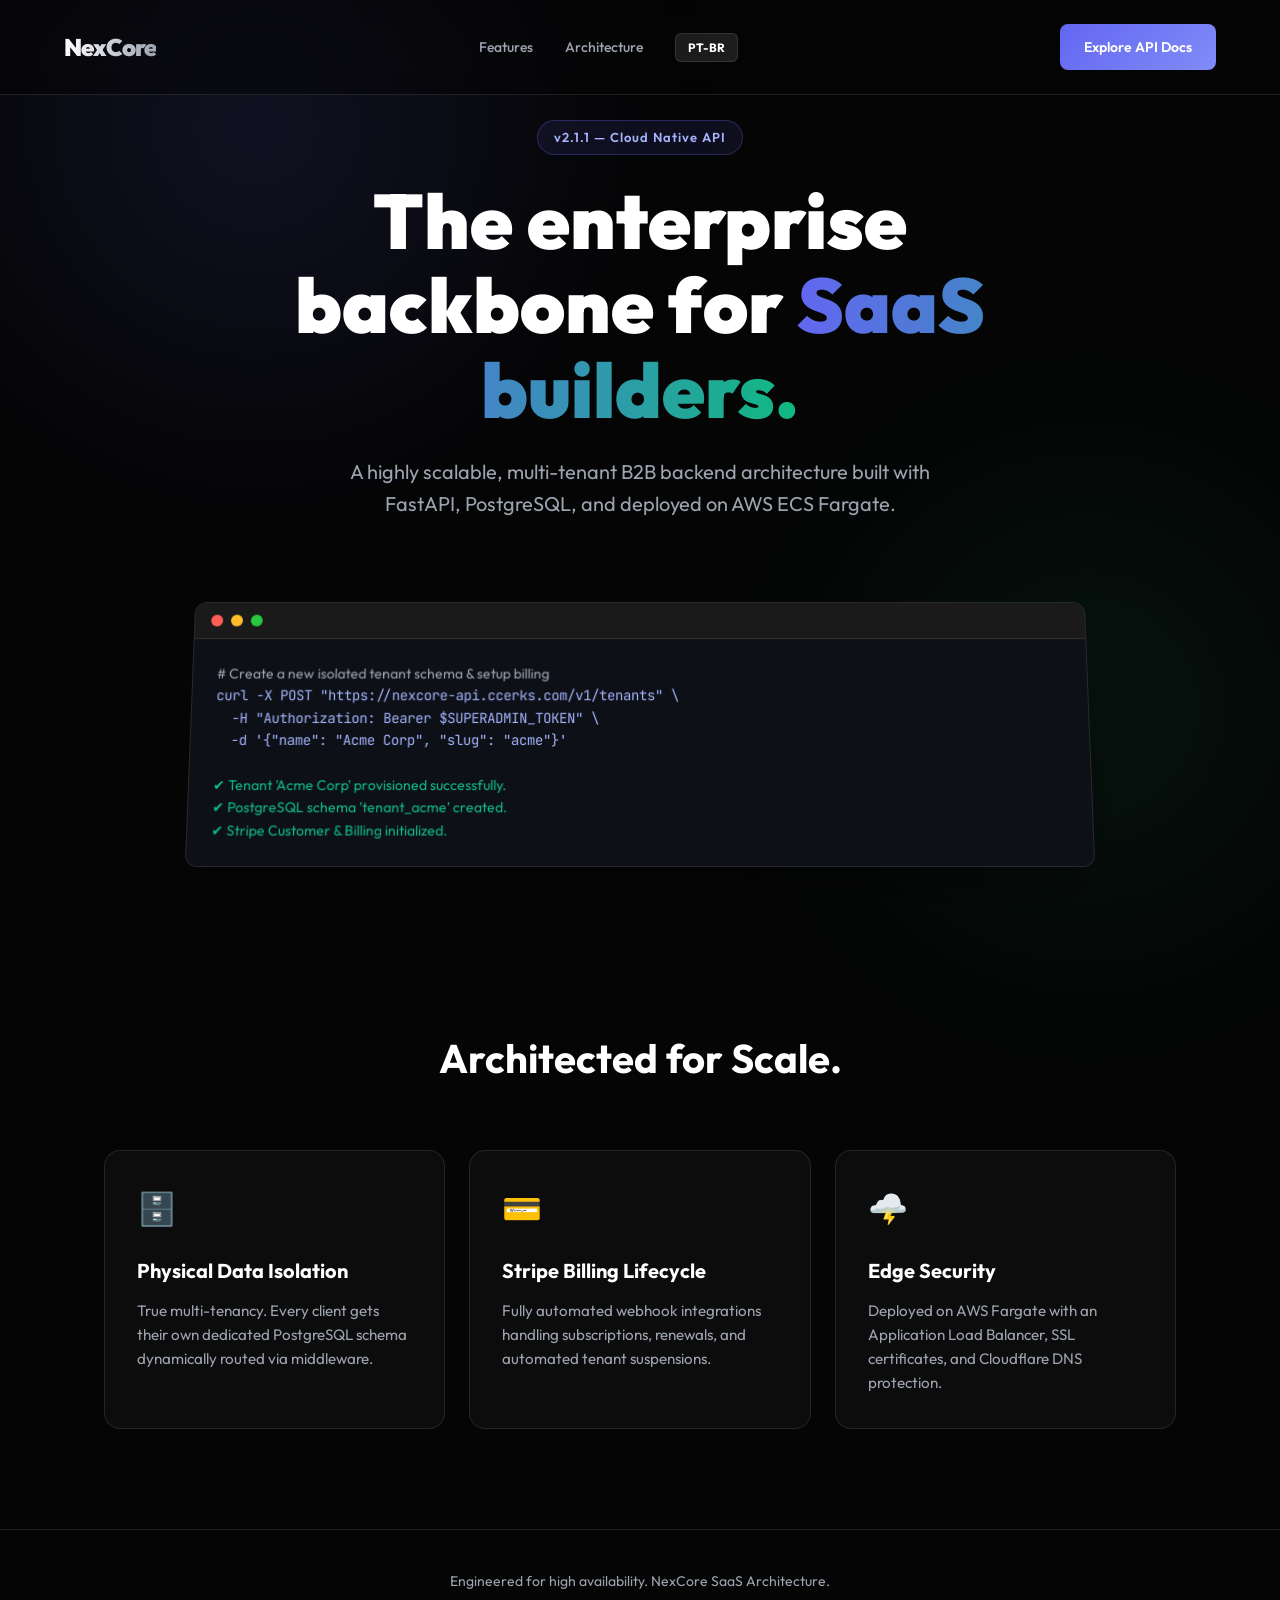
==== nexcore/index.html @ 445f932b "feat: add NexCore premium landing page with i18n support" ====
<!DOCTYPE html>
<html lang="en" id="html-root">
<head>
    <meta charset="UTF-8">
    <meta name="viewport" content="width=device-width, initial-scale=1.0">
    <title>NexCore SaaS | Premium API Infrastructure</title>
    <link href="https://fonts.googleapis.com/css2?family=Outfit:wght@300;400;500;700;900&family=JetBrains+Mono:wght@400;700&display=swap" rel="stylesheet">
    <link rel="stylesheet" href="css/style.css">
</head>
<body>

    <div class="ambient-glow"></div>
    <div class="ambient-glow-2"></div>

    <nav>
        <div class="logo">NexCore</div>
        <div class="nav-links">
            <a href="#features" data-i18n="nav_features">Features</a>
            <a href="#architecture" data-i18n="nav_architecture">Architecture</a>
            <button id="lang-toggle" class="lang-btn">PT-BR</button>
        </div>
        <a href="https://nexcore-api.ccerks.com/docs" target="_blank" class="btn-primary" data-i18n="nav_cta">Explore API Docs</a>
    </nav>

    <header>
        <div class="badge" data-i18n="hero_badge">v2.1.1 — Cloud Native API</div>
        <h1 data-i18n="hero_title">The enterprise backbone for <span>SaaS builders.</span></h1>
        <p class="hero-desc" data-i18n="hero_desc">A highly scalable, multi-tenant B2B backend architecture built with FastAPI, PostgreSQL, and deployed on AWS ECS Fargate.</p>
        
        <div class="mockup-window">
            <div class="mockup-header">
                <div class="dot r"></div><div class="dot y"></div><div class="dot g"></div>
            </div>
            <div class="mockup-body">
                <span class="gray" data-i18n="code_comment"># Create a new isolated tenant schema & setup billing</span><br>
                curl -X POST "https://nexcore-api.ccerks.com/v1/tenants" \<br>
                &nbsp;&nbsp;-H "Authorization: Bearer $SUPERADMIN_TOKEN" \<br>
                &nbsp;&nbsp;-d '{"name": "Acme Corp", "slug": "acme"}'<br><br>
                
                <span class="green" data-i18n="code_res_1">✔ Tenant 'Acme Corp' provisioned successfully.</span><br>
                <span class="green" data-i18n="code_res_2">✔ PostgreSQL schema 'tenant_acme' created.</span><br>
                <span class="green" data-i18n="code_res_3">✔ Stripe Customer & Billing initialized.</span>
            </div>
        </div>
    </header>

    <section id="features" class="features">
        <h2 class="section-title" data-i18n="features_title">Architected for Scale.</h2>
        <div class="grid">
            <div class="card">
                <div class="card-icon">🗄️</div>
                <h3 data-i18n="feat_1_title">Physical Data Isolation</h3>
                <p data-i18n="feat_1_desc">True multi-tenancy. Every client gets their own dedicated PostgreSQL schema dynamically routed via middleware.</p>
            </div>
            <div class="card">
                <div class="card-icon">💳</div>
                <h3 data-i18n="feat_2_title">Stripe Billing Lifecycle</h3>
                <p data-i18n="feat_2_desc">Fully automated webhook integrations handling subscriptions, renewals, and automated tenant suspensions.</p>
            </div>
            <div class="card">
                <div class="card-icon">🌩️</div>
                <h3 data-i18n="feat_3_title">Edge Security</h3>
                <p data-i18n="feat_3_desc">Deployed on AWS Fargate with an Application Load Balancer, SSL certificates, and Cloudflare DNS protection.</p>
            </div>
        </div>
    </section>

    <footer>
        <p data-i18n="footer_text">Engineered for high availability. NexCore SaaS Architecture.</p>
    </footer>

    <script src="js/main.js"></script>
</body>
</html>
---- nexcore/css/style.css ----
:root {
    --bg-dark: #050505;
    --bg-surface: #111111;
    --accent-primary: #6366f1;
    --accent-secondary: #10b981;
    --text-main: #ffffff;
    --text-muted: #9ca3af;
    --border: rgba(255, 255, 255, 0.1);
    --glass-bg: rgba(17, 17, 17, 0.7);
}

* {
    margin: 0;
    padding: 0;
    box-sizing: border-box;
    font-family: 'Outfit', sans-serif;
}

body {
    background-color: var(--bg-dark);
    color: var(--text-main);
    overflow-x: hidden;
    line-height: 1.6;
}

/* Ambient Background Glow */
.ambient-glow {
    position: absolute;
    width: 60vw;
    height: 60vw;
    background: radial-gradient(circle, rgba(99,102,241,0.15) 0%, rgba(0,0,0,0) 70%);
    top: -20vw;
    left: -10vw;
    z-index: -1;
    filter: blur(80px);
}

.ambient-glow-2 {
    position: absolute;
    width: 50vw;
    height: 50vw;
    background: radial-gradient(circle, rgba(16,185,129,0.1) 0%, rgba(0,0,0,0) 70%);
    bottom: -10vw;
    right: -10vw;
    z-index: -1;
    filter: blur(80px);
}

/* Navbar */
nav {
    display: flex;
    justify-content: space-between;
    align-items: center;
    padding: 24px 5%;
    position: fixed;
    width: 100%;
    top: 0;
    z-index: 100;
    background: rgba(5, 5, 5, 0.5);
    backdrop-filter: blur(12px);
    border-bottom: 1px solid var(--border);
}

.logo {
    font-size: 24px;
    font-weight: 900;
    letter-spacing: -1px;
    background: linear-gradient(to right, #fff, var(--text-muted));
    -webkit-background-clip: text;
    -webkit-text-fill-color: transparent;
}

.nav-links {
    display: flex;
    gap: 32px;
    align-items: center;
}

.nav-links a {
    color: var(--text-muted);
    text-decoration: none;
    font-size: 14px;
    font-weight: 500;
    transition: color 0.3s ease;
}

.nav-links a:hover { color: #fff; }

.lang-btn {
    background: rgba(255, 255, 255, 0.1);
    border: 1px solid var(--border);
    color: var(--text-main);
    padding: 6px 12px;
    border-radius: 6px;
    font-size: 12px;
    font-weight: 700;
    cursor: pointer;
    transition: background 0.3s ease;
}

.lang-btn:hover { background: rgba(255, 255, 255, 0.2); }

.btn-primary {
    background: linear-gradient(135deg, var(--accent-primary), #818cf8);
    color: #fff;
    padding: 12px 24px;
    border-radius: 8px;
    text-decoration: none;
    font-weight: 600;
    font-size: 14px;
    transition: transform 0.3s ease, box-shadow 0.3s ease;
    border: none;
    cursor: pointer;
}

.btn-primary:hover {
    transform: translateY(-2px);
    box-shadow: 0 10px 20px -10px var(--accent-primary);
}

/* Hero Section */
header {
    min-height: 100vh;
    display: flex;
    flex-direction: column;
    justify-content: center;
    align-items: center;
    text-align: center;
    padding: 120px 5% 60px;
    position: relative;
}

.badge {
    background: rgba(99, 102, 241, 0.1);
    border: 1px solid rgba(99, 102, 241, 0.3);
    color: #a5b4fc;
    padding: 6px 16px;
    border-radius: 999px;
    font-size: 13px;
    font-weight: 600;
    margin-bottom: 24px;
    letter-spacing: 1px;
}

h1 {
    font-size: clamp(2.5rem, 6vw, 5.5rem);
    font-weight: 900;
    line-height: 1.1;
    margin-bottom: 24px;
    max-width: 900px;
}

h1 span {
    background: linear-gradient(to right, var(--accent-primary), var(--accent-secondary));
    -webkit-background-clip: text;
    -webkit-text-fill-color: transparent;
}

.hero-desc {
    font-size: clamp(1.1rem, 2vw, 1.25rem);
    color: var(--text-muted);
    max-width: 600px;
    margin-bottom: 40px;
}

/* Mockup Window */
.mockup-window {
    width: 100%;
    max-width: 900px;
    background: var(--bg-surface);
    border: 1px solid var(--border);
    border-radius: 12px;
    overflow: hidden;
    box-shadow: 0 25px 50px -12px rgba(0, 0, 0, 0.5);
    margin-top: 40px;
    transform: perspective(1000px) rotateX(5deg);
    transition: transform 0.5s ease;
}

.mockup-window:hover {
    transform: perspective(1000px) rotateX(0deg);
}

.mockup-header {
    background: #1a1a1a;
    padding: 12px 16px;
    display: flex;
    align-items: center;
    gap: 8px;
    border-bottom: 1px solid var(--border);
}

.dot { width: 12px; height: 12px; border-radius: 50%; }
.dot.r { background: #ff5f56; }
.dot.y { background: #ffbd2e; }
.dot.g { background: #27c93f; }

.mockup-body {
    padding: 24px;
    font-family: 'JetBrains Mono', monospace;
    font-size: 14px;
    color: #a5b4fc;
    text-align: left;
    background: #0d1117;
    overflow-x: auto;
}

.mockup-body span.green { color: var(--accent-secondary); }
.mockup-body span.gray { color: var(--text-muted); }

/* Features Grid */
.features {
    padding: 100px 5%;
    max-width: 1200px;
    margin: 0 auto;
}

.section-title {
    text-align: center;
    font-size: 2.5rem;
    margin-bottom: 60px;
}

.grid {
    display: grid;
    grid-template-columns: repeat(auto-fit, minmax(300px, 1fr));
    gap: 24px;
}

.card {
    background: var(--glass-bg);
    border: 1px solid var(--border);
    padding: 32px;
    border-radius: 16px;
    backdrop-filter: blur(10px);
    transition: transform 0.3s ease, border-color 0.3s ease;
}

.card:hover {
    transform: translateY(-5px);
    border-color: var(--accent-primary);
}

.card-icon { font-size: 2rem; margin-bottom: 20px; }
.card h3 { font-size: 1.25rem; margin-bottom: 12px; }
.card p { color: var(--text-muted); font-size: 0.95rem; }

footer {
    text-align: center;
    padding: 40px;
    color: var(--text-muted);
    border-top: 1px solid var(--border);
    font-size: 14px;
}

/* Mobile Responsiveness */
@media (max-width: 768px) {
    .nav-links { display: none; } /* Simplified for mobile */
    .btn-primary { font-size: 12px; padding: 10px 16px; }
    h1 { font-size: 2.5rem; }
}
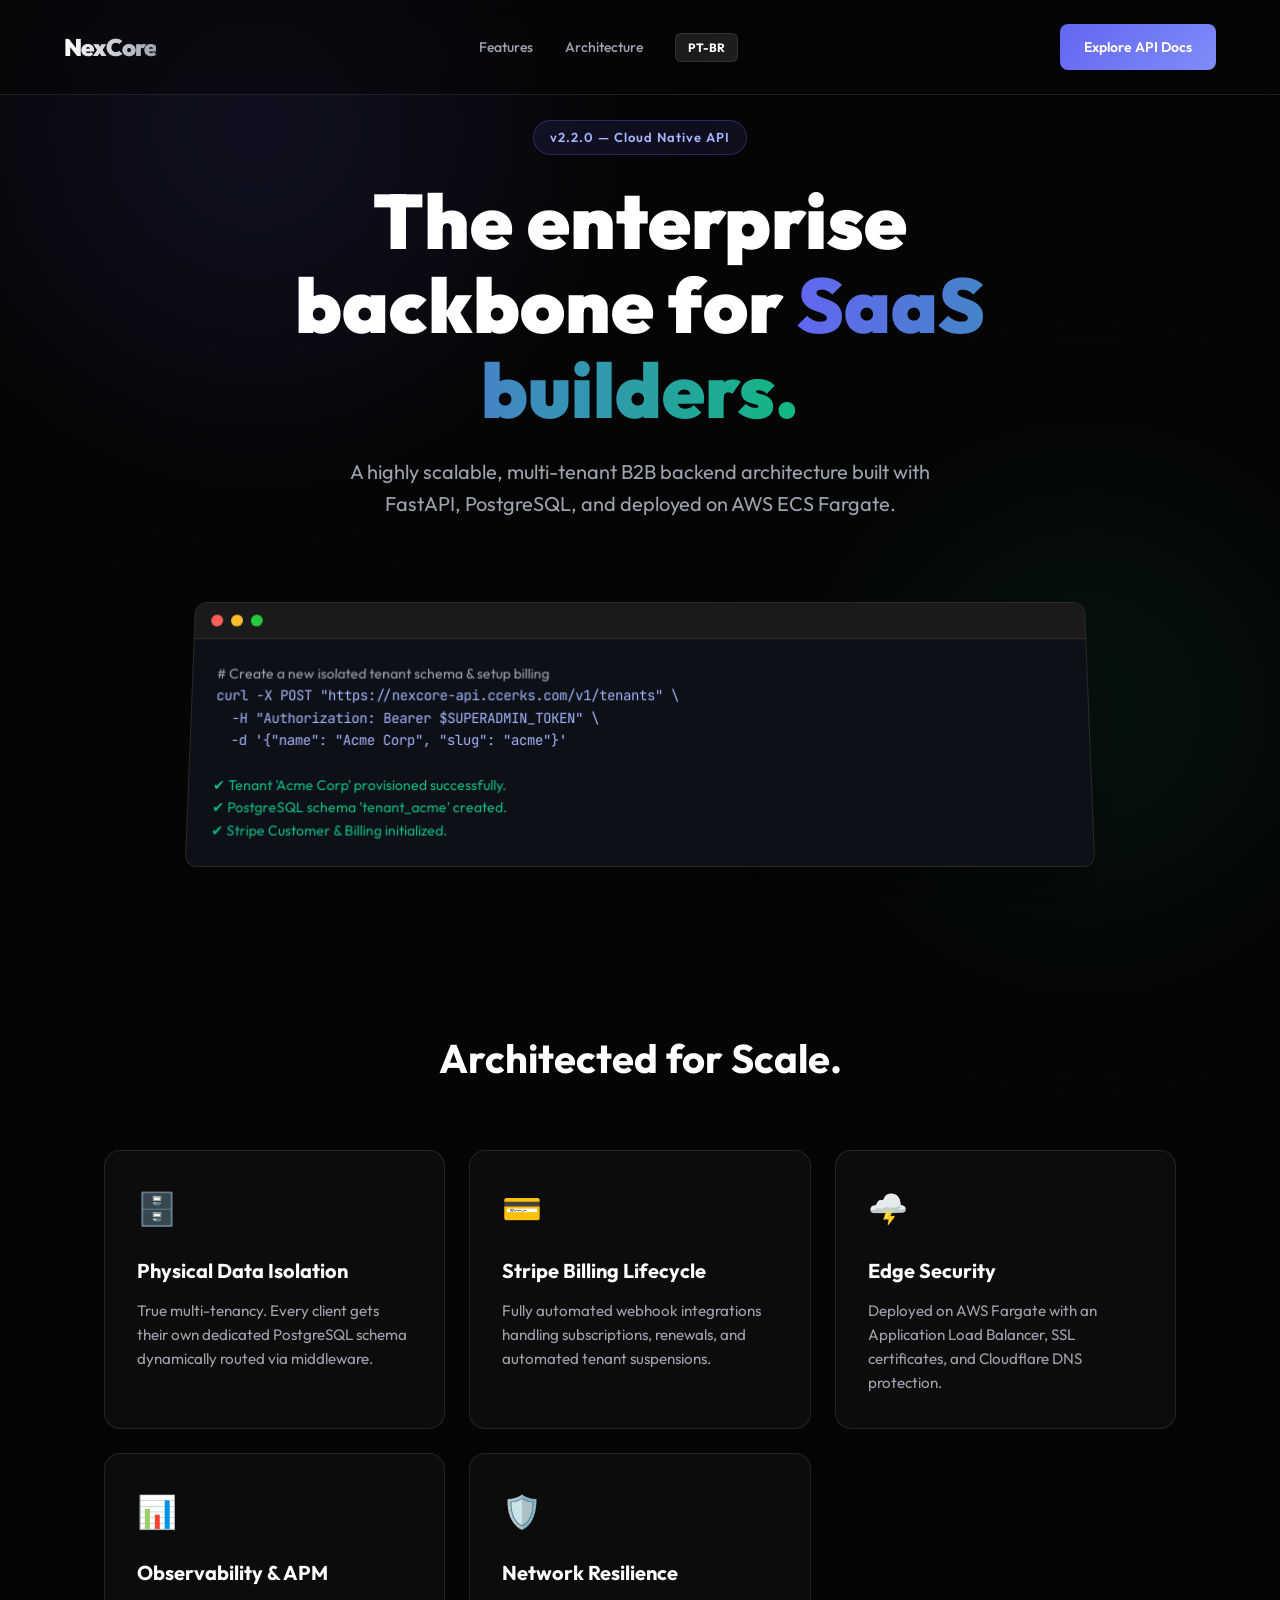
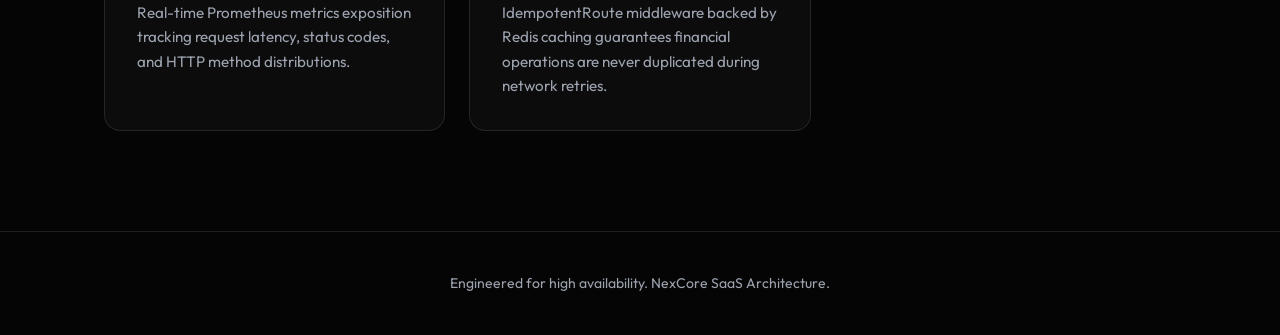
==== commit b650f141: "feat: update NexCore landing page with Phase 8 and 9 achievements and API endpoints" ====
--- a/nexcore/index.html
+++ b/nexcore/index.html
@@ -23,7 +23,7 @@
     </nav>
 
     <header>
-        <div class="badge" data-i18n="hero_badge">v2.1.1 — Cloud Native API</div>
+        <div class="badge" data-i18n="hero_badge">v2.2.0 — Cloud Native API</div>
         <h1 data-i18n="hero_title">The enterprise backbone for <span>SaaS builders.</span></h1>
         <p class="hero-desc" data-i18n="hero_desc">A highly scalable, multi-tenant B2B backend architecture built with FastAPI, PostgreSQL, and deployed on AWS ECS Fargate.</p>
         
@@ -62,6 +62,16 @@
                 <h3 data-i18n="feat_3_title">Edge Security</h3>
                 <p data-i18n="feat_3_desc">Deployed on AWS Fargate with an Application Load Balancer, SSL certificates, and Cloudflare DNS protection.</p>
             </div>
+            <div class="card">
+                <div class="card-icon">📊</div>
+                <h3 data-i18n="feat_4_title">Observability & APM</h3>
+                <p data-i18n="feat_4_desc">Real-time Prometheus metrics exposition tracking request latency, status codes, and HTTP method distributions.</p>
+            </div>
+            <div class="card">
+                <div class="card-icon">🛡️</div>
+                <h3 data-i18n="feat_5_title">Network Resilience</h3>
+                <p data-i18n="feat_5_desc">IdempotentRoute middleware backed by Redis caching guarantees financial operations are never duplicated during network retries.</p>
+            </div>
         </div>
     </section>
 
--- a/nexcore/css/style.css
+++ b/nexcore/css/style.css
@@ -237,8 +237,9 @@
 }
 
 .card:hover {
-    transform: translateY(-5px);
+    transform: translateY(-8px);
     border-color: var(--accent-primary);
+    box-shadow: 0 15px 30px -10px rgba(99, 102, 241, 0.2);
 }
 
 .card-icon { font-size: 2rem; margin-bottom: 20px; }
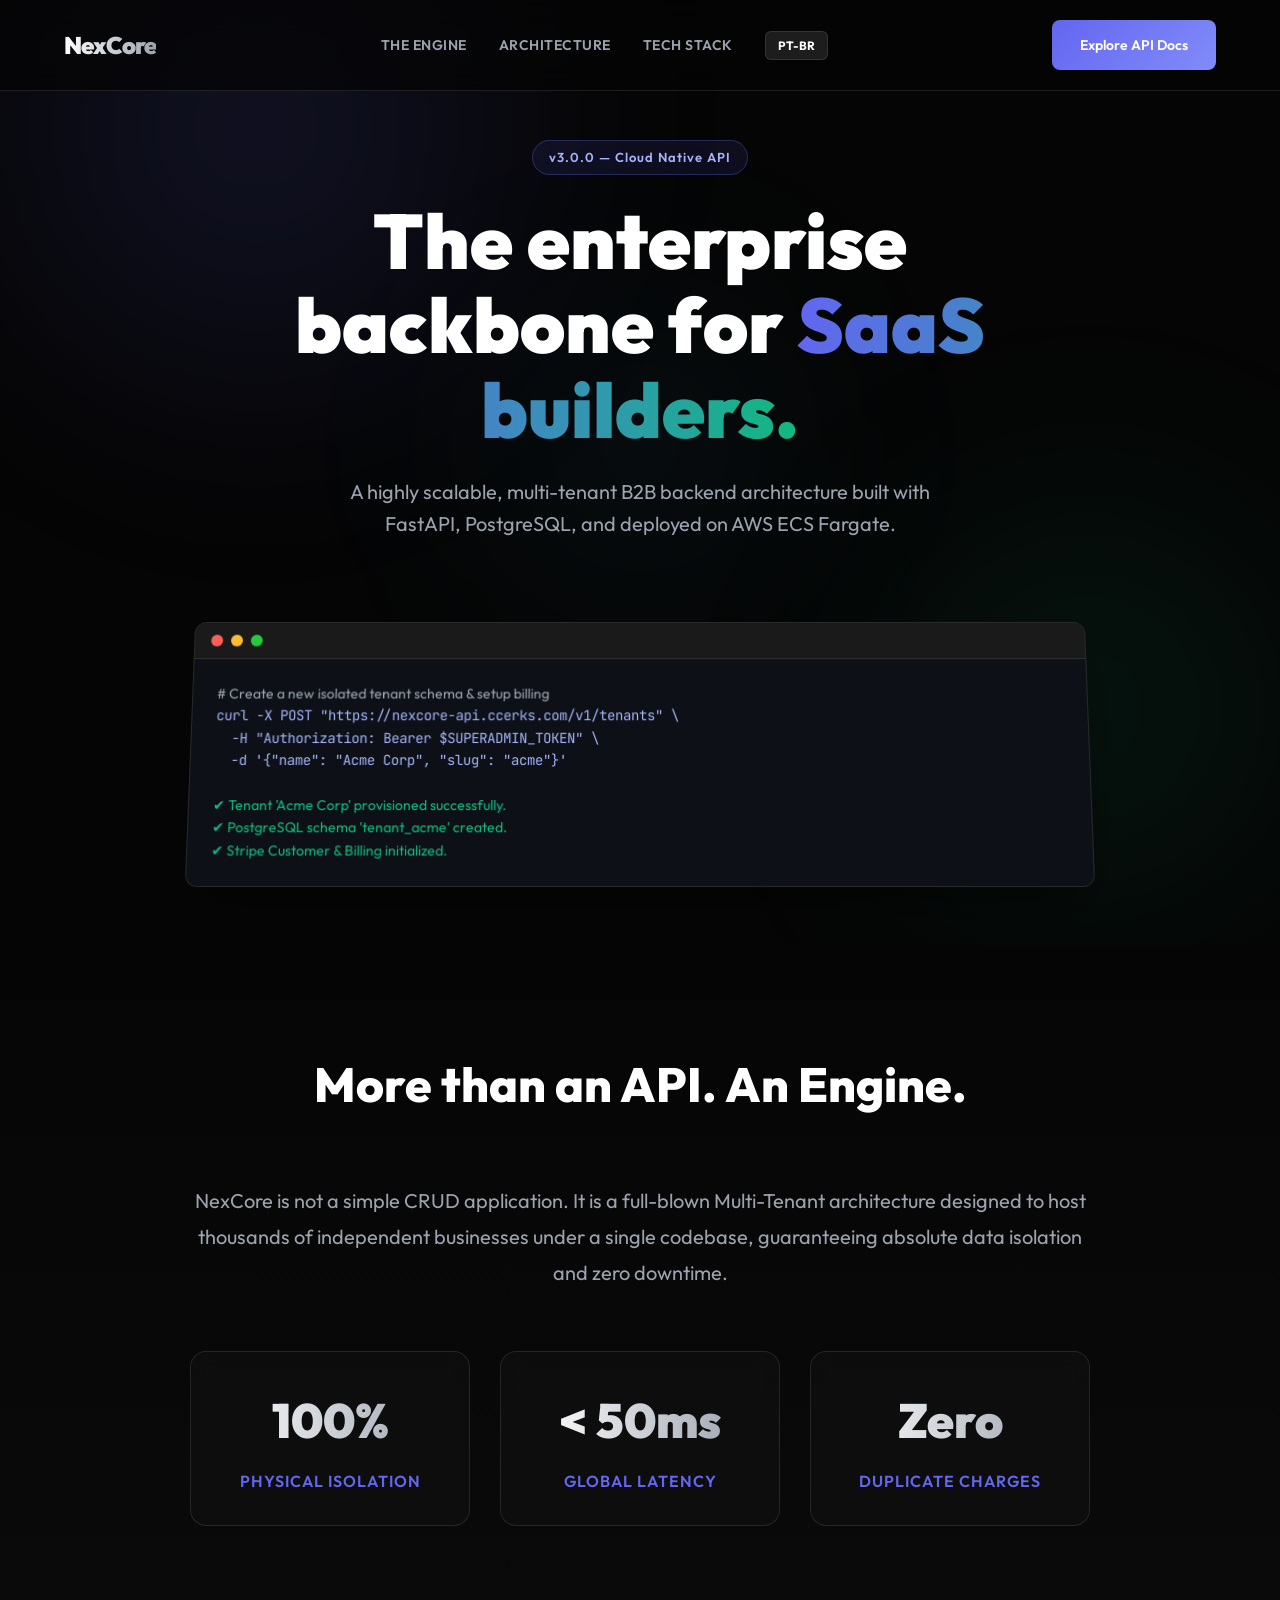
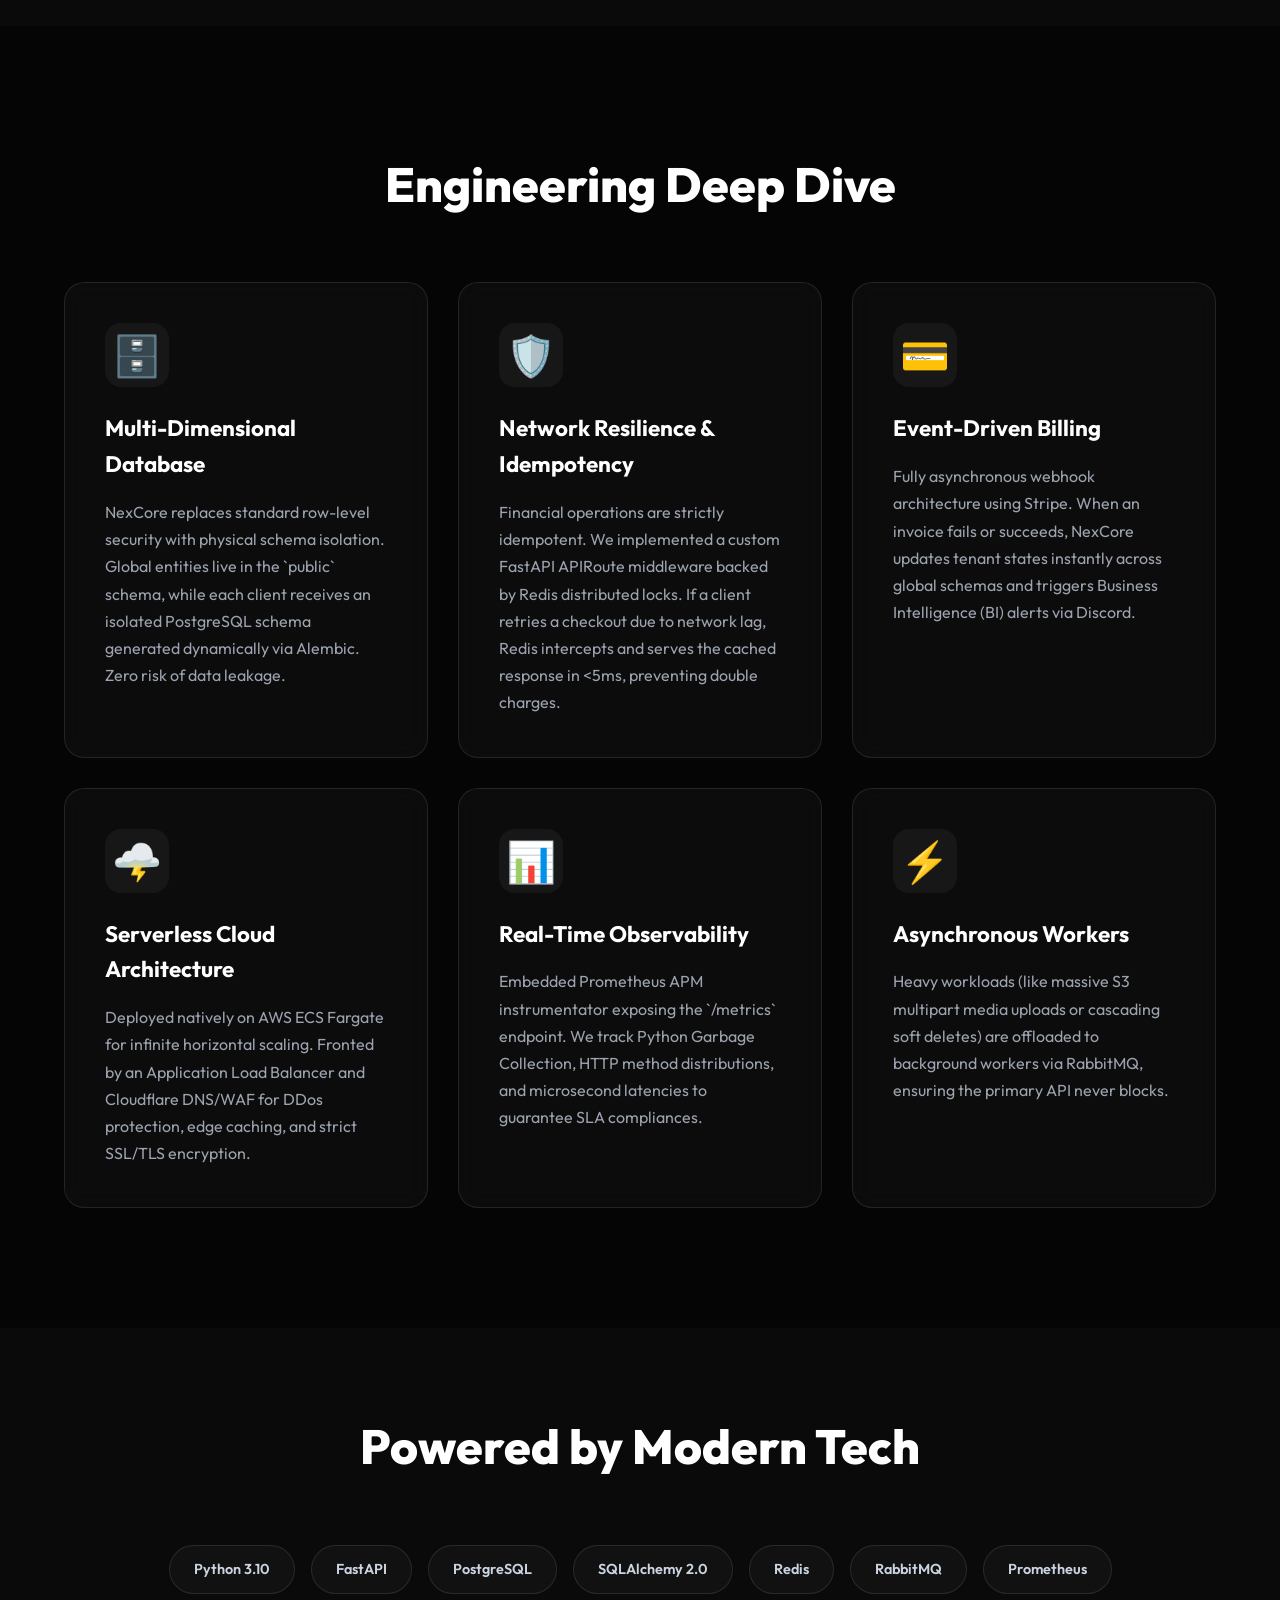
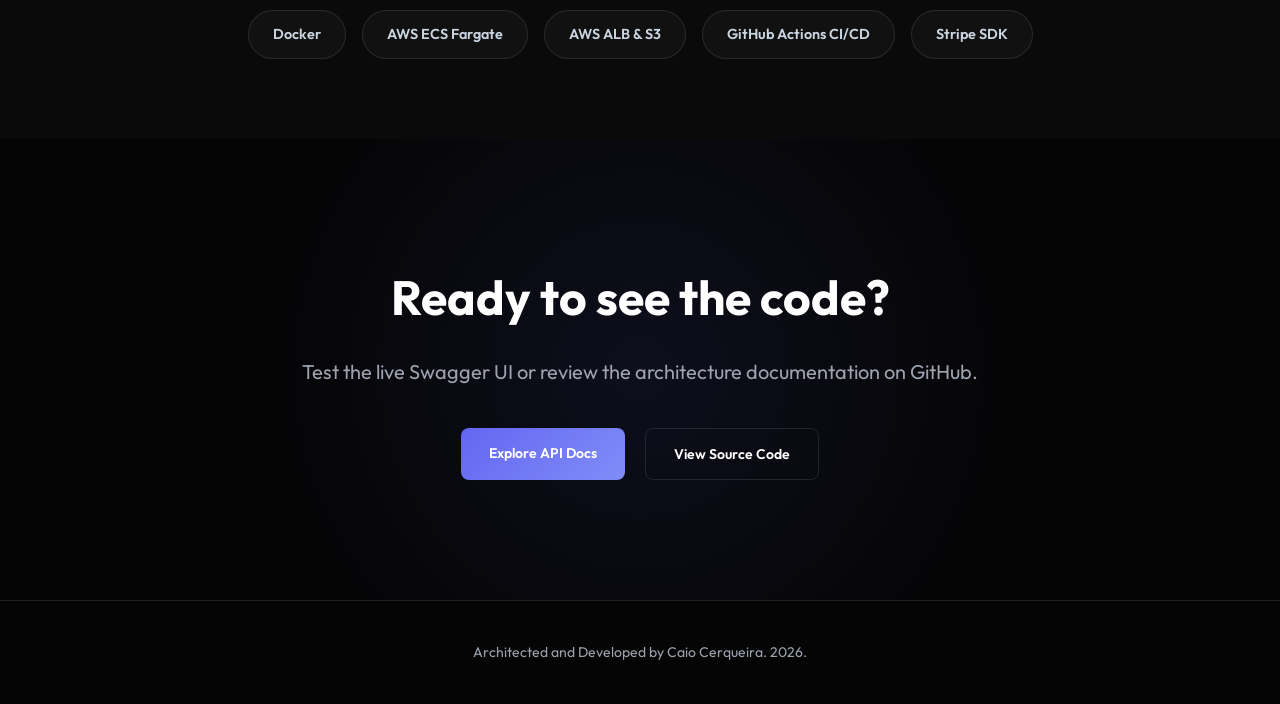
==== commit 8eff2b5f: "feat: restore etl card, fix grid, add etl landing page at /etl/" ====
--- a/nexcore/index.html
+++ b/nexcore/index.html
@@ -11,19 +11,21 @@
 
     <div class="ambient-glow"></div>
     <div class="ambient-glow-2"></div>
+    <div class="ambient-glow-3"></div>
 
     <nav>
         <div class="logo">NexCore</div>
         <div class="nav-links">
-            <a href="#features" data-i18n="nav_features">Features</a>
-            <a href="#architecture" data-i18n="nav_architecture">Architecture</a>
+            <a href="#about" data-i18n="nav_about">The Engine</a>
+            <a href="#deep-dive" data-i18n="nav_deep_dive">Architecture</a>
+            <a href="#tech-stack" data-i18n="nav_tech">Tech Stack</a>
             <button id="lang-toggle" class="lang-btn">PT-BR</button>
         </div>
         <a href="https://nexcore-api.ccerks.com/docs" target="_blank" class="btn-primary" data-i18n="nav_cta">Explore API Docs</a>
     </nav>
 
     <header>
-        <div class="badge" data-i18n="hero_badge">v2.2.0 — Cloud Native API</div>
+        <div class="badge" data-i18n="hero_badge">v3.0.0 — Cloud Native API</div>
         <h1 data-i18n="hero_title">The enterprise backbone for <span>SaaS builders.</span></h1>
         <p class="hero-desc" data-i18n="hero_desc">A highly scalable, multi-tenant B2B backend architecture built with FastAPI, PostgreSQL, and deployed on AWS ECS Fargate.</p>
         
@@ -44,39 +46,97 @@
         </div>
     </header>
 
-    <section id="features" class="features">
-        <h2 class="section-title" data-i18n="features_title">Architected for Scale.</h2>
-        <div class="grid">
-            <div class="card">
-                <div class="card-icon">🗄️</div>
-                <h3 data-i18n="feat_1_title">Physical Data Isolation</h3>
-                <p data-i18n="feat_1_desc">True multi-tenancy. Every client gets their own dedicated PostgreSQL schema dynamically routed via middleware.</p>
-            </div>
-            <div class="card">
-                <div class="card-icon">💳</div>
-                <h3 data-i18n="feat_2_title">Stripe Billing Lifecycle</h3>
-                <p data-i18n="feat_2_desc">Fully automated webhook integrations handling subscriptions, renewals, and automated tenant suspensions.</p>
-            </div>
-            <div class="card">
-                <div class="card-icon">🌩️</div>
-                <h3 data-i18n="feat_3_title">Edge Security</h3>
-                <p data-i18n="feat_3_desc">Deployed on AWS Fargate with an Application Load Balancer, SSL certificates, and Cloudflare DNS protection.</p>
-            </div>
-            <div class="card">
-                <div class="card-icon">📊</div>
-                <h3 data-i18n="feat_4_title">Observability & APM</h3>
-                <p data-i18n="feat_4_desc">Real-time Prometheus metrics exposition tracking request latency, status codes, and HTTP method distributions.</p>
-            </div>
-            <div class="card">
-                <div class="card-icon">🛡️</div>
-                <h3 data-i18n="feat_5_title">Network Resilience</h3>
-                <p data-i18n="feat_5_desc">IdempotentRoute middleware backed by Redis caching guarantees financial operations are never duplicated during network retries.</p>
+    <!-- NEW SECTION: WHAT IS NEXCORE? -->
+    <section id="about" class="about-section">
+        <div class="content-wrapper">
+            <h2 class="section-title" data-i18n="about_title">More than an API. An Engine.</h2>
+            <p class="section-subtitle" data-i18n="about_subtitle">NexCore is not a simple CRUD application. It is a full-blown Multi-Tenant architecture designed to host thousands of independent businesses under a single codebase, guaranteeing absolute data isolation and zero downtime.</p>
+            
+            <div class="stats-grid">
+                <div class="stat-card">
+                    <div class="stat-value">100%</div>
+                    <div class="stat-label" data-i18n="stat_1">Physical Isolation</div>
+                </div>
+                <div class="stat-card">
+                    <div class="stat-value">< 50ms</div>
+                    <div class="stat-label" data-i18n="stat_2">Global Latency</div>
+                </div>
+                <div class="stat-card">
+                    <div class="stat-value">Zero</div>
+                    <div class="stat-label" data-i18n="stat_3">Duplicate Charges</div>
+                </div>
             </div>
         </div>
     </section>
 
+    <!-- ARCHITECTURE DEEP DIVE -->
+    <section id="deep-dive" class="features">
+        <h2 class="section-title" data-i18n="deep_dive_title">Engineering Deep Dive</h2>
+        <div class="grid">
+            <div class="card detail-card">
+                <div class="card-icon">🗄️</div>
+                <h3 data-i18n="feat_1_title">Multi-Dimensional Database</h3>
+                <p data-i18n="feat_1_desc">NexCore replaces standard row-level security with physical schema isolation. Global entities live in the `public` schema, while each client receives an isolated PostgreSQL schema generated dynamically via Alembic. Zero risk of data leakage.</p>
+            </div>
+            <div class="card detail-card">
+                <div class="card-icon">🛡️</div>
+                <h3 data-i18n="feat_5_title">Network Resilience & Idempotency</h3>
+                <p data-i18n="feat_5_desc">Financial operations are strictly idempotent. We implemented a custom FastAPI APIRoute middleware backed by Redis distributed locks. If a client retries a checkout due to network lag, Redis intercepts and serves the cached response in <5ms, preventing double charges.</p>
+            </div>
+            <div class="card detail-card">
+                <div class="card-icon">💳</div>
+                <h3 data-i18n="feat_2_title">Event-Driven Billing</h3>
+                <p data-i18n="feat_2_desc">Fully asynchronous webhook architecture using Stripe. When an invoice fails or succeeds, NexCore updates tenant states instantly across global schemas and triggers Business Intelligence (BI) alerts via Discord.</p>
+            </div>
+            <div class="card detail-card">
+                <div class="card-icon">🌩️</div>
+                <h3 data-i18n="feat_3_title">Serverless Cloud Architecture</h3>
+                <p data-i18n="feat_3_desc">Deployed natively on AWS ECS Fargate for infinite horizontal scaling. Fronted by an Application Load Balancer and Cloudflare DNS/WAF for DDos protection, edge caching, and strict SSL/TLS encryption.</p>
+            </div>
+            <div class="card detail-card">
+                <div class="card-icon">📊</div>
+                <h3 data-i18n="feat_4_title">Real-Time Observability</h3>
+                <p data-i18n="feat_4_desc">Embedded Prometheus APM instrumentator exposing the `/metrics` endpoint. We track Python Garbage Collection, HTTP method distributions, and microsecond latencies to guarantee SLA compliances.</p>
+            </div>
+            <div class="card detail-card">
+                <div class="card-icon">⚡</div>
+                <h3 data-i18n="feat_6_title">Asynchronous Workers</h3>
+                <p data-i18n="feat_6_desc">Heavy workloads (like massive S3 multipart media uploads or cascading soft deletes) are offloaded to background workers via RabbitMQ, ensuring the primary API never blocks.</p>
+            </div>
+        </div>
+    </section>
+
+    <!-- NEW SECTION: TECH STACK -->
+    <section id="tech-stack" class="stack-section">
+        <h2 class="section-title" data-i18n="stack_title">Powered by Modern Tech</h2>
+        <div class="stack-container">
+            <div class="stack-item">Python 3.10</div>
+            <div class="stack-item">FastAPI</div>
+            <div class="stack-item">PostgreSQL</div>
+            <div class="stack-item">SQLAlchemy 2.0</div>
+            <div class="stack-item">Redis</div>
+            <div class="stack-item">RabbitMQ</div>
+            <div class="stack-item">Prometheus</div>
+            <div class="stack-item">Docker</div>
+            <div class="stack-item">AWS ECS Fargate</div>
+            <div class="stack-item">AWS ALB & S3</div>
+            <div class="stack-item">GitHub Actions CI/CD</div>
+            <div class="stack-item">Stripe SDK</div>
+        </div>
+    </section>
+
+    <!-- CALL TO ACTION -->
+    <section class="cta-section">
+        <h2 data-i18n="cta_title">Ready to see the code?</h2>
+        <p data-i18n="cta_desc">Test the live Swagger UI or review the architecture documentation on GitHub.</p>
+        <div class="cta-buttons">
+            <a href="https://nexcore-api.ccerks.com/docs" target="_blank" class="btn-primary" data-i18n="nav_cta">Explore API Docs</a>
+            <a href="https://github.com/ccerks/nexcore-saas-api" target="_blank" class="btn-secondary" data-i18n="cta_github">View Source Code</a>
+        </div>
+    </section>
+
     <footer>
-        <p data-i18n="footer_text">Engineered for high availability. NexCore SaaS Architecture.</p>
+        <p data-i18n="footer_text">Architected and Developed by Caio Cerqueira. 2026.</p>
     </footer>
 
     <script src="js/main.js"></script>
--- a/nexcore/css/style.css
+++ b/nexcore/css/style.css
@@ -6,7 +6,7 @@
     --text-main: #ffffff;
     --text-muted: #9ca3af;
     --border: rgba(255, 255, 255, 0.1);
-    --glass-bg: rgba(17, 17, 17, 0.7);
+    --glass-bg: rgba(17, 17, 17, 0.6);
 }
 
 * {
@@ -14,6 +14,10 @@
     padding: 0;
     box-sizing: border-box;
     font-family: 'Outfit', sans-serif;
+}
+
+html {
+    scroll-behavior: smooth;
 }
 
 body {
@@ -46,18 +50,30 @@
     filter: blur(80px);
 }
 
+.ambient-glow-3 {
+    position: fixed;
+    width: 40vw;
+    height: 40vw;
+    background: radial-gradient(circle, rgba(56, 189, 248, 0.08) 0%, rgba(0,0,0,0) 60%);
+    top: 50%;
+    left: 50%;
+    transform: translate(-50%, -50%);
+    z-index: -2;
+    filter: blur(100px);
+}
+
 /* Navbar */
 nav {
     display: flex;
     justify-content: space-between;
     align-items: center;
-    padding: 24px 5%;
+    padding: 20px 5%;
     position: fixed;
     width: 100%;
     top: 0;
     z-index: 100;
-    background: rgba(5, 5, 5, 0.5);
-    backdrop-filter: blur(12px);
+    background: rgba(5, 5, 5, 0.7);
+    backdrop-filter: blur(16px);
     border-bottom: 1px solid var(--border);
 }
 
@@ -80,7 +96,9 @@
     color: var(--text-muted);
     text-decoration: none;
     font-size: 14px;
-    font-weight: 500;
+    font-weight: 600;
+    text-transform: uppercase;
+    letter-spacing: 0.5px;
     transition: color 0.3s ease;
 }
 
@@ -100,22 +118,37 @@
 
 .lang-btn:hover { background: rgba(255, 255, 255, 0.2); }
 
-.btn-primary {
-    background: linear-gradient(135deg, var(--accent-primary), #818cf8);
-    color: #fff;
-    padding: 12px 24px;
+.btn-primary, .btn-secondary {
+    padding: 14px 28px;
     border-radius: 8px;
     text-decoration: none;
     font-weight: 600;
     font-size: 14px;
-    transition: transform 0.3s ease, box-shadow 0.3s ease;
+    transition: all 0.3s ease;
     border: none;
     cursor: pointer;
+    display: inline-block;
+}
+
+.btn-primary {
+    background: linear-gradient(135deg, var(--accent-primary), #818cf8);
+    color: #fff;
 }
 
 .btn-primary:hover {
     transform: translateY(-2px);
-    box-shadow: 0 10px 20px -10px var(--accent-primary);
+    box-shadow: 0 10px 25px -5px rgba(99, 102, 241, 0.5);
+}
+
+.btn-secondary {
+    background: transparent;
+    color: var(--text-main);
+    border: 1px solid var(--border);
+}
+
+.btn-secondary:hover {
+    background: rgba(255, 255, 255, 0.05);
+    border-color: rgba(255, 255, 255, 0.3);
 }
 
 /* Hero Section */
@@ -126,7 +159,7 @@
     justify-content: center;
     align-items: center;
     text-align: center;
-    padding: 120px 5% 60px;
+    padding: 140px 5% 60px;
     position: relative;
 }
 
@@ -174,11 +207,12 @@
     box-shadow: 0 25px 50px -12px rgba(0, 0, 0, 0.5);
     margin-top: 40px;
     transform: perspective(1000px) rotateX(5deg);
-    transition: transform 0.5s ease;
+    transition: transform 0.5s ease, box-shadow 0.5s ease;
 }
 
 .mockup-window:hover {
     transform: perspective(1000px) rotateX(0deg);
+    box-shadow: 0 35px 60px -15px rgba(99, 102, 241, 0.2);
 }
 
 .mockup-header {
@@ -208,43 +242,185 @@
 .mockup-body span.green { color: var(--accent-secondary); }
 .mockup-body span.gray { color: var(--text-muted); }
 
-/* Features Grid */
+/* About Section */
+.about-section {
+    padding: 100px 5%;
+    background: linear-gradient(180deg, var(--bg-dark) 0%, #0a0a0a 100%);
+    text-align: center;
+}
+
+.content-wrapper {
+    max-width: 900px;
+    margin: 0 auto;
+}
+
+.section-subtitle {
+    color: var(--text-muted);
+    font-size: 1.25rem;
+    margin-bottom: 60px;
+    line-height: 1.8;
+}
+
+.stats-grid {
+    display: grid;
+    grid-template-columns: repeat(3, 1fr);
+    gap: 30px;
+    margin-top: 40px;
+}
+
+.stat-card {
+    background: var(--glass-bg);
+    border: 1px solid var(--border);
+    padding: 30px;
+    border-radius: 16px;
+    backdrop-filter: blur(10px);
+}
+
+.stat-value {
+    font-size: 3rem;
+    font-weight: 900;
+    color: var(--text-main);
+    background: linear-gradient(to right, #ffffff, #9ca3af);
+    -webkit-background-clip: text;
+    -webkit-text-fill-color: transparent;
+    margin-bottom: 10px;
+}
+
+.stat-label {
+    color: var(--accent-primary);
+    font-weight: 600;
+    text-transform: uppercase;
+    letter-spacing: 1px;
+}
+
+/* Features Deep Dive Grid */
 .features {
-    padding: 100px 5%;
-    max-width: 1200px;
+    padding: 120px 5%;
+    max-width: 1300px;
     margin: 0 auto;
 }
 
 .section-title {
     text-align: center;
-    font-size: 2.5rem;
+    font-size: 3rem;
+    font-weight: 800;
     margin-bottom: 60px;
 }
 
 .grid {
     display: grid;
-    grid-template-columns: repeat(auto-fit, minmax(300px, 1fr));
-    gap: 24px;
+    grid-template-columns: repeat(auto-fit, minmax(350px, 1fr));
+    gap: 30px;
 }
 
 .card {
     background: var(--glass-bg);
     border: 1px solid var(--border);
-    padding: 32px;
+    padding: 40px;
+    border-radius: 20px;
+    backdrop-filter: blur(12px);
+    transition: all 0.4s cubic-bezier(0.175, 0.885, 0.32, 1.275);
+    position: relative;
+    overflow: hidden;
+}
+
+.card::before {
+    content: '';
+    position: absolute;
+    top: 0; left: 0; right: 0;
+    height: 4px;
+    background: linear-gradient(90deg, var(--accent-primary), var(--accent-secondary));
+    opacity: 0;
+    transition: opacity 0.3s ease;
+}
+
+.card:hover {
+    transform: translateY(-10px);
+    border-color: rgba(99, 102, 241, 0.4);
+    box-shadow: 0 20px 40px -10px rgba(99, 102, 241, 0.15);
+}
+
+.card:hover::before {
+    opacity: 1;
+}
+
+.card-icon { 
+    font-size: 2.5rem; 
+    margin-bottom: 24px; 
+    background: rgba(255,255,255,0.05);
+    width: 64px; height: 64px;
+    display: flex; align-items: center; justify-content: center;
     border-radius: 16px;
-    backdrop-filter: blur(10px);
-    transition: transform 0.3s ease, border-color 0.3s ease;
-}
-
-.card:hover {
-    transform: translateY(-8px);
-    border-color: var(--accent-primary);
-    box-shadow: 0 15px 30px -10px rgba(99, 102, 241, 0.2);
-}
-
-.card-icon { font-size: 2rem; margin-bottom: 20px; }
-.card h3 { font-size: 1.25rem; margin-bottom: 12px; }
-.card p { color: var(--text-muted); font-size: 0.95rem; }
+}
+
+.card h3 { 
+    font-size: 1.4rem; 
+    margin-bottom: 16px; 
+}
+
+.card p { 
+    color: var(--text-muted); 
+    font-size: 1rem; 
+    line-height: 1.7;
+}
+
+/* Tech Stack Marquee / Grid */
+.stack-section {
+    padding: 80px 5%;
+    background: #0a0a0a;
+    text-align: center;
+}
+
+.stack-container {
+    display: flex;
+    flex-wrap: wrap;
+    justify-content: center;
+    gap: 16px;
+    max-width: 1000px;
+    margin: 0 auto;
+}
+
+.stack-item {
+    background: rgba(255,255,255,0.03);
+    border: 1px solid var(--border);
+    padding: 12px 24px;
+    border-radius: 99px;
+    font-weight: 600;
+    font-size: 0.9rem;
+    color: #cbd5e1;
+    transition: all 0.3s ease;
+}
+
+.stack-item:hover {
+    background: rgba(255,255,255,0.1);
+    color: #fff;
+    border-color: rgba(255,255,255,0.3);
+    transform: scale(1.05);
+}
+
+/* CTA Section */
+.cta-section {
+    padding: 120px 5%;
+    text-align: center;
+    background: radial-gradient(circle at center, rgba(99, 102, 241, 0.1) 0%, transparent 60%);
+}
+
+.cta-section h2 {
+    font-size: 3rem;
+    margin-bottom: 20px;
+}
+
+.cta-section p {
+    color: var(--text-muted);
+    font-size: 1.25rem;
+    margin-bottom: 40px;
+}
+
+.cta-buttons {
+    display: flex;
+    justify-content: center;
+    gap: 20px;
+}
 
 footer {
     text-align: center;
@@ -252,11 +428,13 @@
     color: var(--text-muted);
     border-top: 1px solid var(--border);
     font-size: 14px;
+    background: #050505;
 }
 
 /* Mobile Responsiveness */
 @media (max-width: 768px) {
-    .nav-links { display: none; } /* Simplified for mobile */
-    .btn-primary { font-size: 12px; padding: 10px 16px; }
+    .nav-links { display: none; }
     h1 { font-size: 2.5rem; }
-}
+    .stats-grid { grid-template-columns: 1fr; }
+    .cta-buttons { flex-direction: column; }
+}
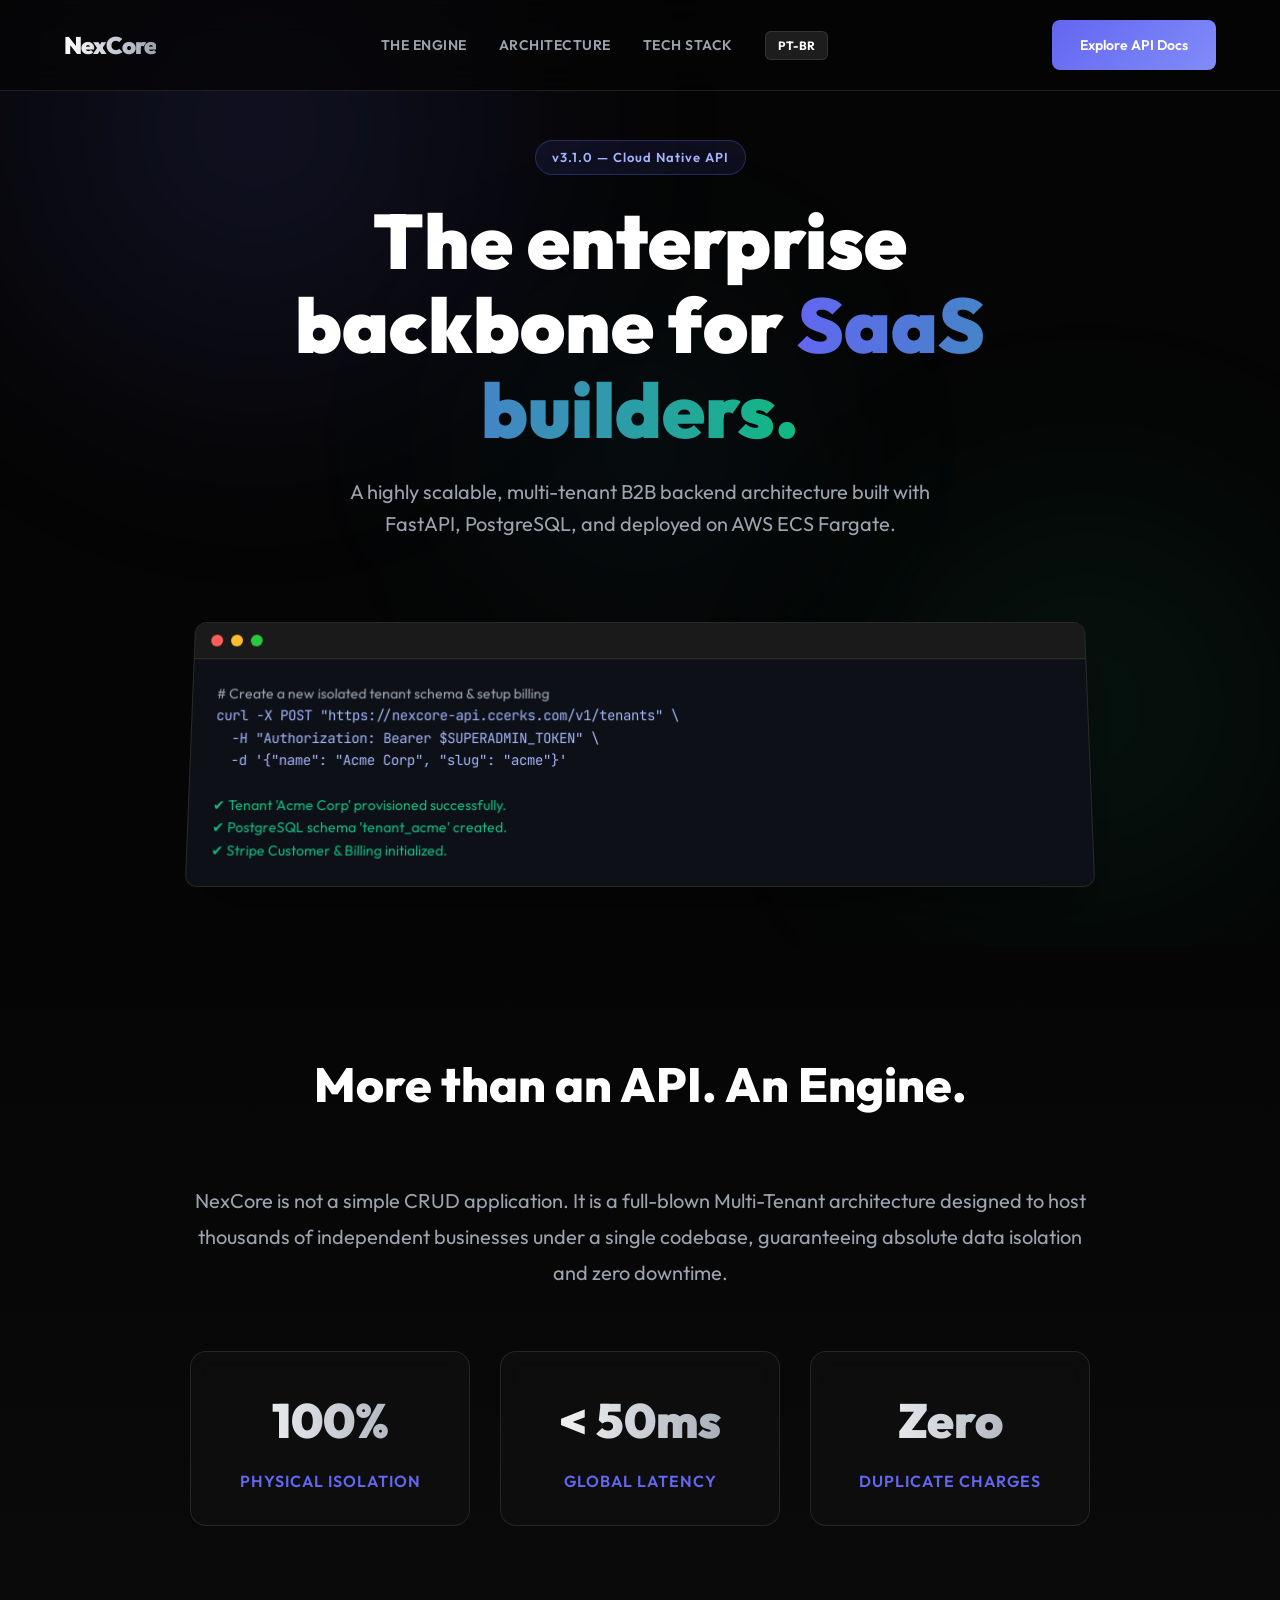
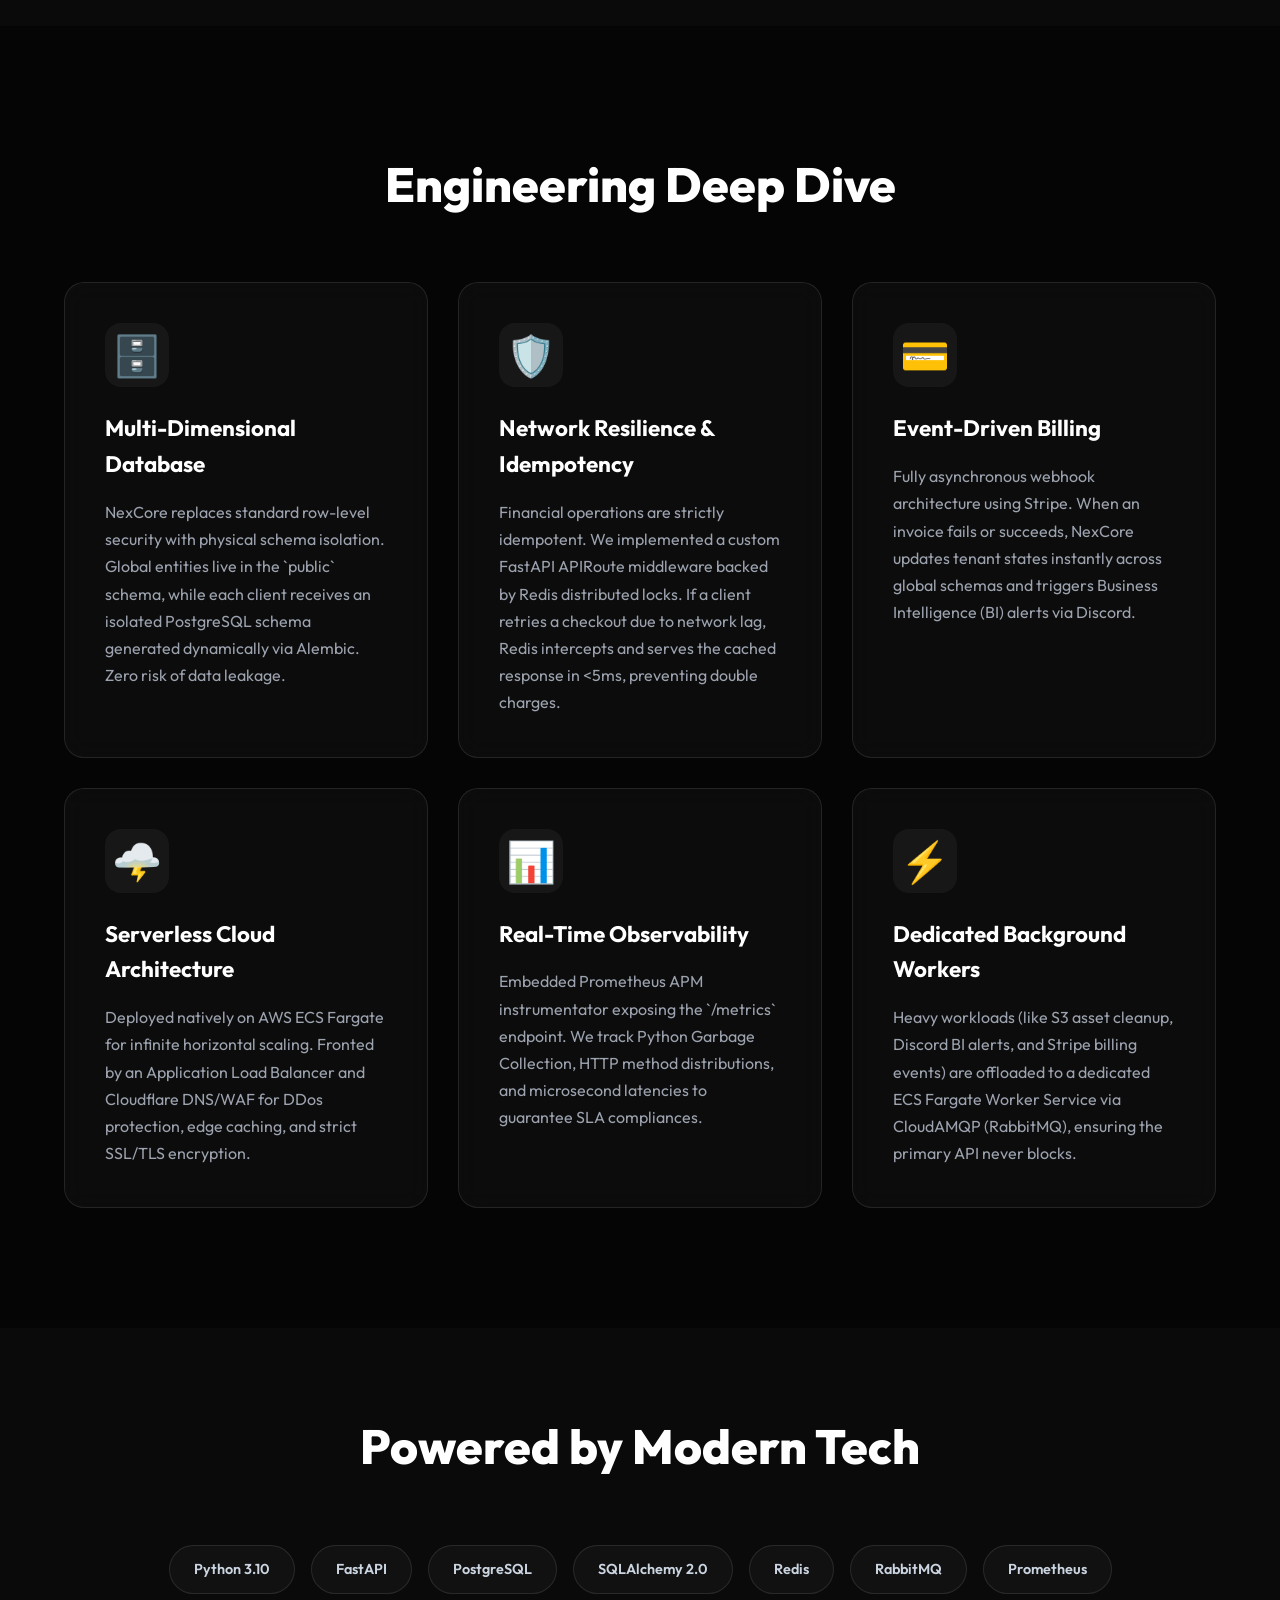
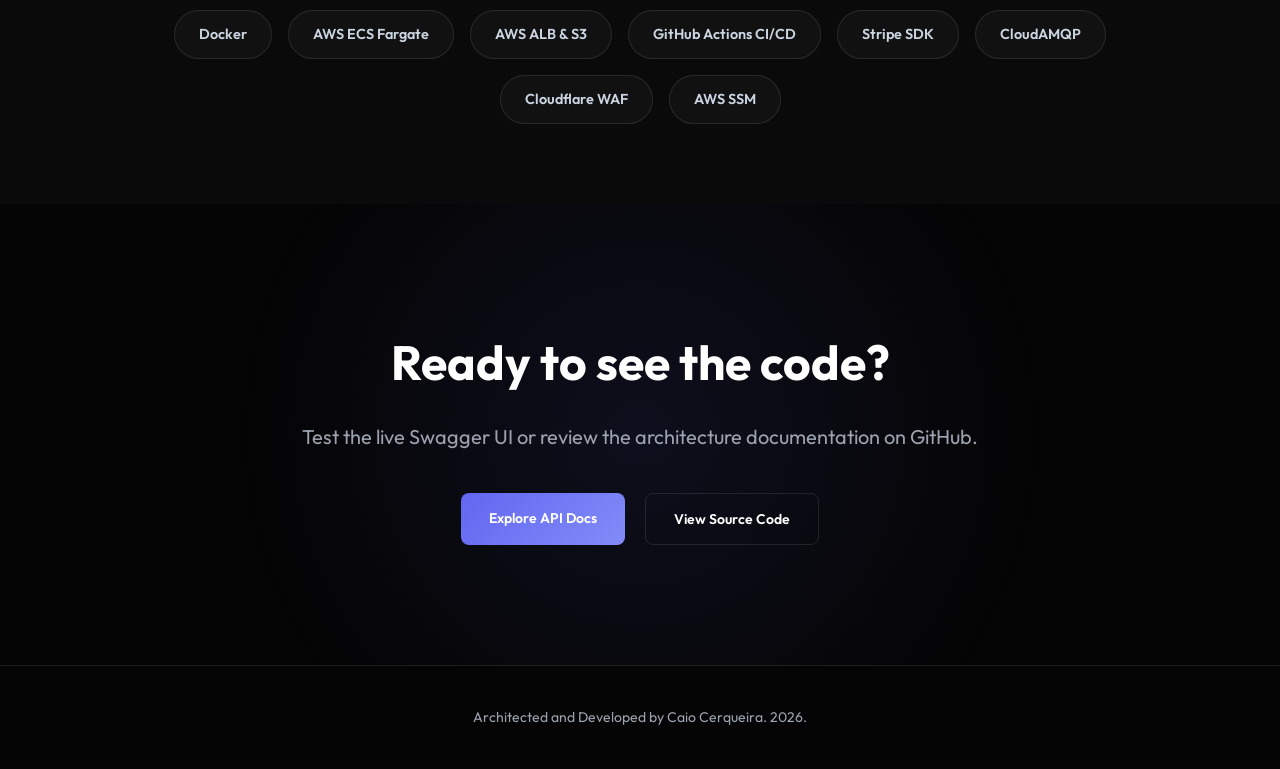
==== commit f3f2343e: "docs: update to v3.1.0 - CloudAMQP worker, Stripe webhooks, remove coming soon badge" ====
--- a/nexcore/index.html
+++ b/nexcore/index.html
@@ -25,7 +25,7 @@
     </nav>
 
     <header>
-        <div class="badge" data-i18n="hero_badge">v3.0.0 — Cloud Native API</div>
+        <div class="badge" data-i18n="hero_badge">v3.1.0 — Cloud Native API</div>
         <h1 data-i18n="hero_title">The enterprise backbone for <span>SaaS builders.</span></h1>
         <p class="hero-desc" data-i18n="hero_desc">A highly scalable, multi-tenant B2B backend architecture built with FastAPI, PostgreSQL, and deployed on AWS ECS Fargate.</p>
         
@@ -100,8 +100,8 @@
             </div>
             <div class="card detail-card">
                 <div class="card-icon">⚡</div>
-                <h3 data-i18n="feat_6_title">Asynchronous Workers</h3>
-                <p data-i18n="feat_6_desc">Heavy workloads (like massive S3 multipart media uploads or cascading soft deletes) are offloaded to background workers via RabbitMQ, ensuring the primary API never blocks.</p>
+                <h3 data-i18n="feat_6_title">Dedicated Background Workers</h3>
+                <p data-i18n="feat_6_desc">Heavy workloads (like S3 asset cleanup, Discord BI alerts, and Stripe billing events) are offloaded to a dedicated ECS Fargate Worker Service via CloudAMQP (RabbitMQ), ensuring the primary API never blocks.</p>
             </div>
         </div>
     </section>
@@ -122,6 +122,9 @@
             <div class="stack-item">AWS ALB & S3</div>
             <div class="stack-item">GitHub Actions CI/CD</div>
             <div class="stack-item">Stripe SDK</div>
+            <div class="stack-item">CloudAMQP</div>
+            <div class="stack-item">Cloudflare WAF</div>
+            <div class="stack-item">AWS SSM</div>
         </div>
     </section>
 
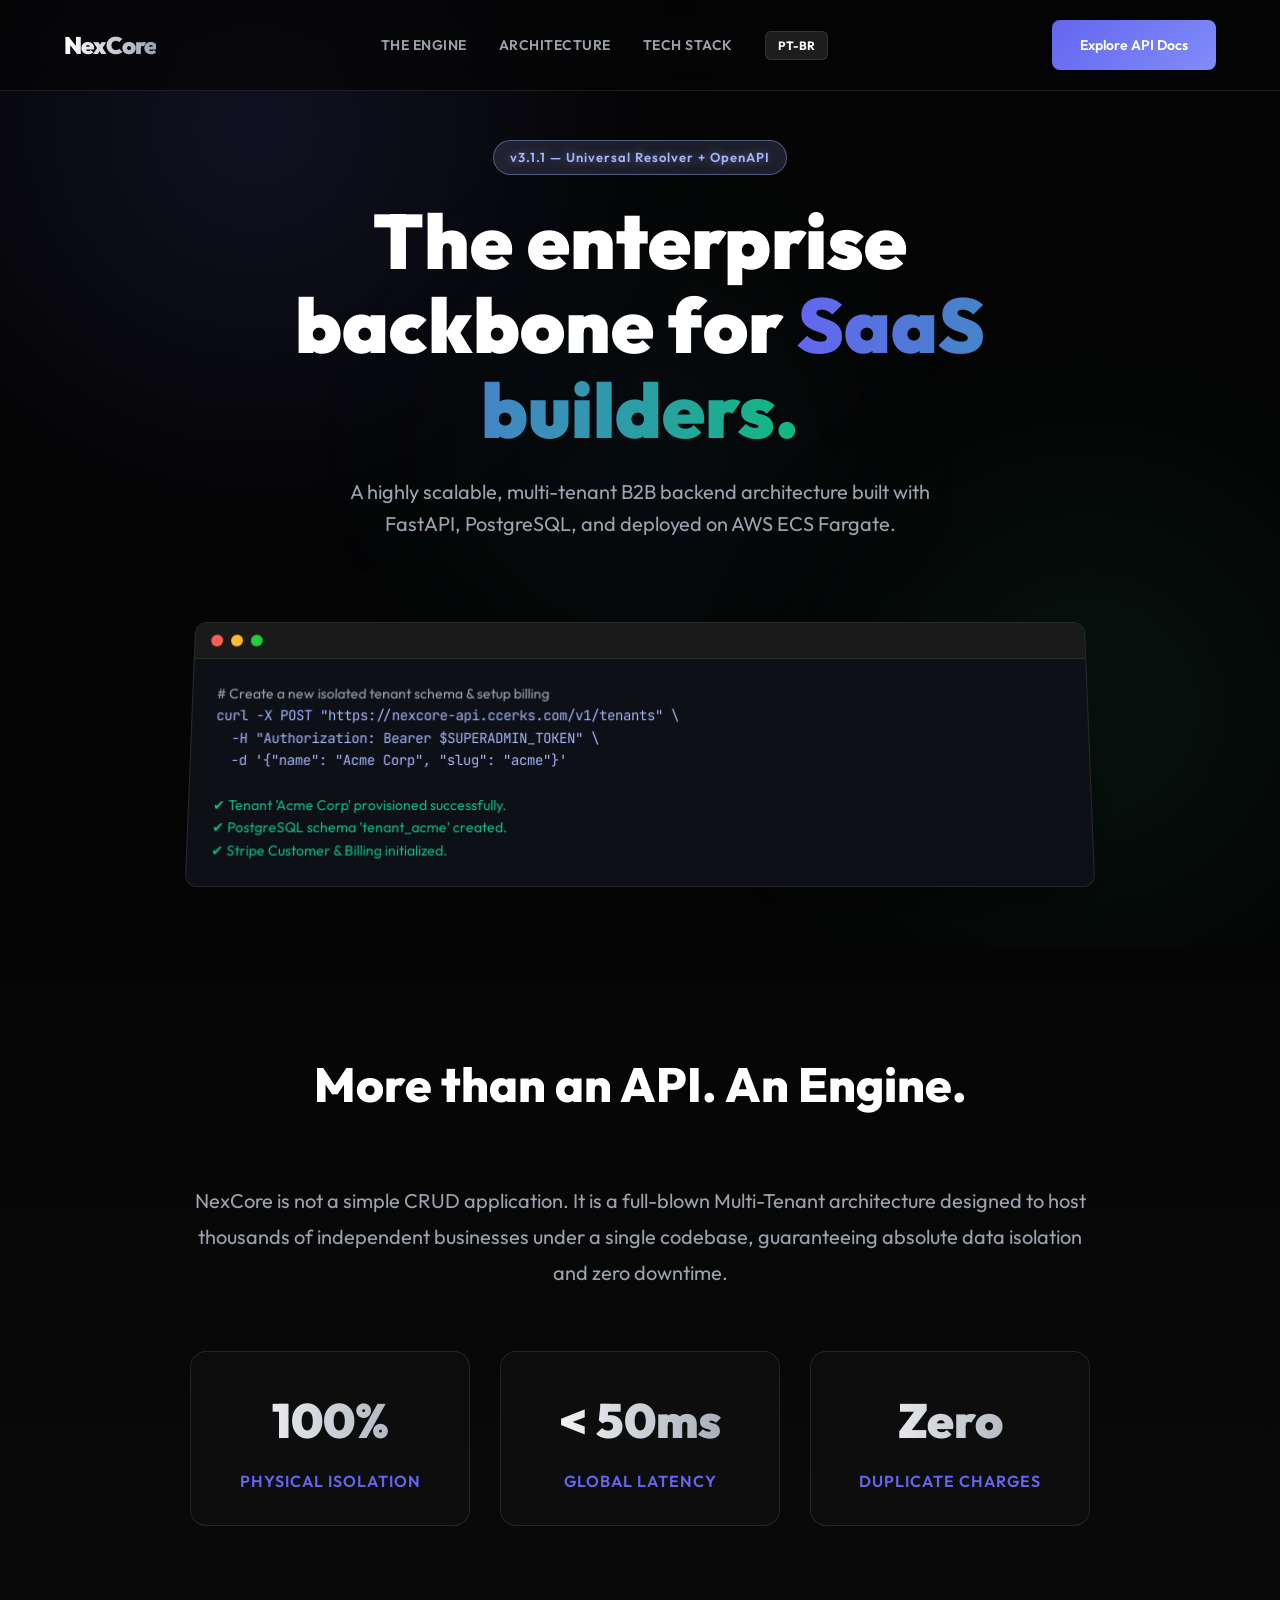
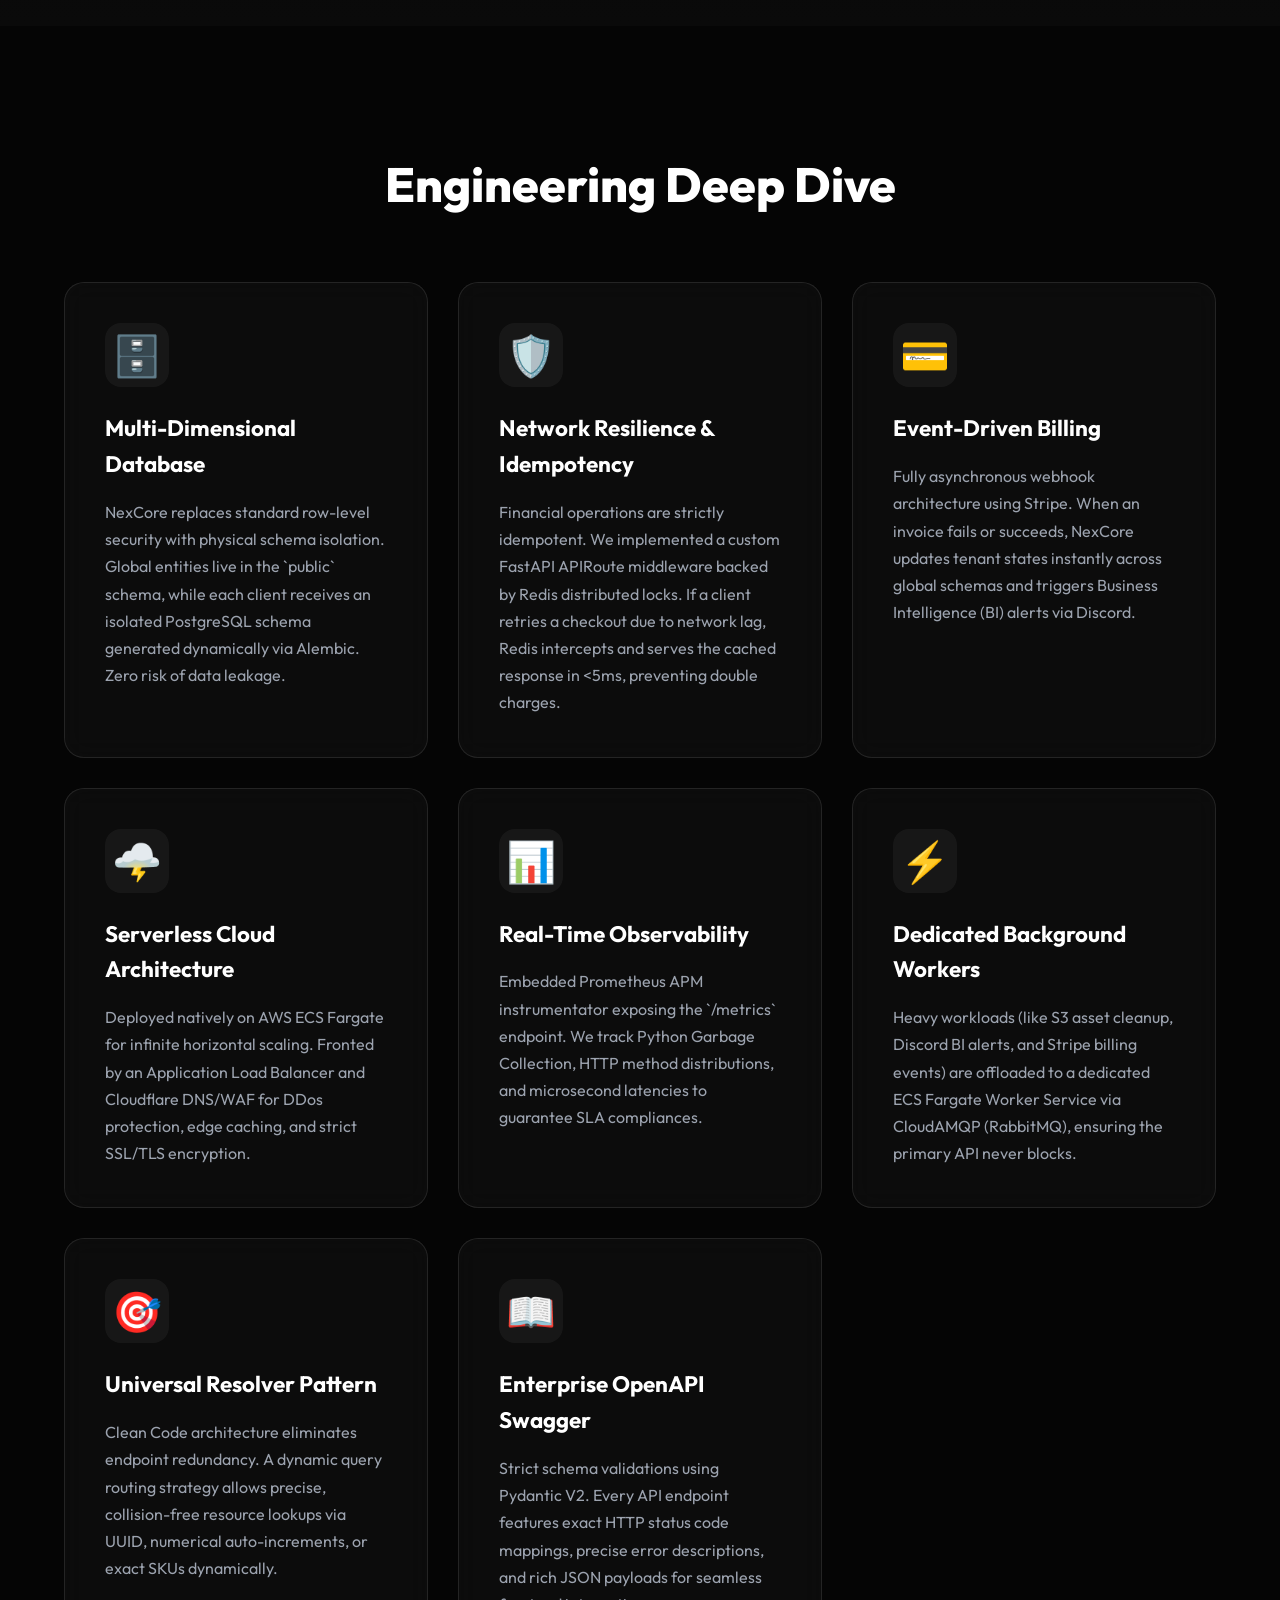
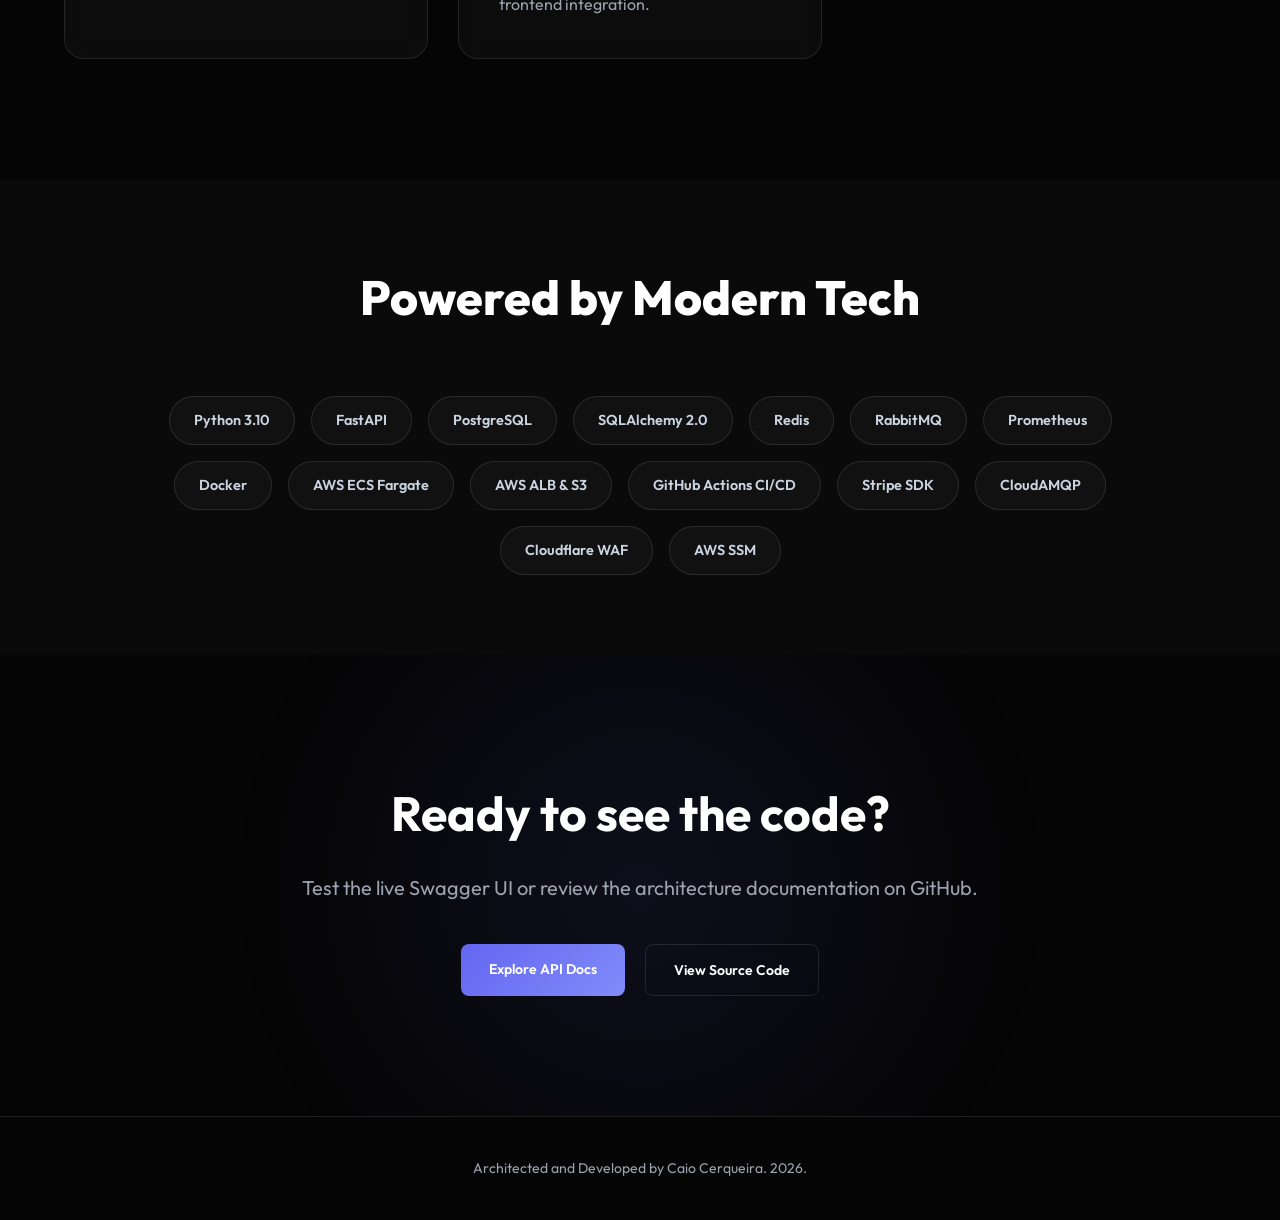
==== commit 3d094908: "feat(ui): upgrade nexcore showcase with v3.1.1, new architecture cards and i18n fixes" ====
--- a/nexcore/index.html
+++ b/nexcore/index.html
@@ -25,7 +25,7 @@
     </nav>
 
     <header>
-        <div class="badge" data-i18n="hero_badge">v3.1.0 — Cloud Native API</div>
+        <div class="badge" data-i18n="hero_badge" style="background: rgba(165,180,252,0.15); border-color: rgba(165,180,252,0.4); text-shadow: 0 0 8px rgba(165,180,252,0.5);">v3.1.1 — Universal Resolver + OpenAPI</div>
         <h1 data-i18n="hero_title">The enterprise backbone for <span>SaaS builders.</span></h1>
         <p class="hero-desc" data-i18n="hero_desc">A highly scalable, multi-tenant B2B backend architecture built with FastAPI, PostgreSQL, and deployed on AWS ECS Fargate.</p>
         
@@ -103,6 +103,16 @@
                 <h3 data-i18n="feat_6_title">Dedicated Background Workers</h3>
                 <p data-i18n="feat_6_desc">Heavy workloads (like S3 asset cleanup, Discord BI alerts, and Stripe billing events) are offloaded to a dedicated ECS Fargate Worker Service via CloudAMQP (RabbitMQ), ensuring the primary API never blocks.</p>
             </div>
+            <div class="card detail-card">
+                <div class="card-icon">🎯</div>
+                <h3 data-i18n="feat_7_title">Universal Resolver Pattern</h3>
+                <p data-i18n="feat_7_desc">Clean Code architecture eliminates endpoint redundancy. A dynamic query routing strategy allows precise, collision-free resource lookups via UUID, numerical auto-increments, or exact SKUs dynamically.</p>
+            </div>
+            <div class="card detail-card">
+                <div class="card-icon">📖</div>
+                <h3 data-i18n="feat_8_title">Enterprise OpenAPI Swagger</h3>
+                <p data-i18n="feat_8_desc">Strict schema validations using Pydantic V2. Every API endpoint features exact HTTP status code mappings, precise error descriptions, and rich JSON payloads for seamless frontend integration.</p>
+            </div>
         </div>
     </section>
 
